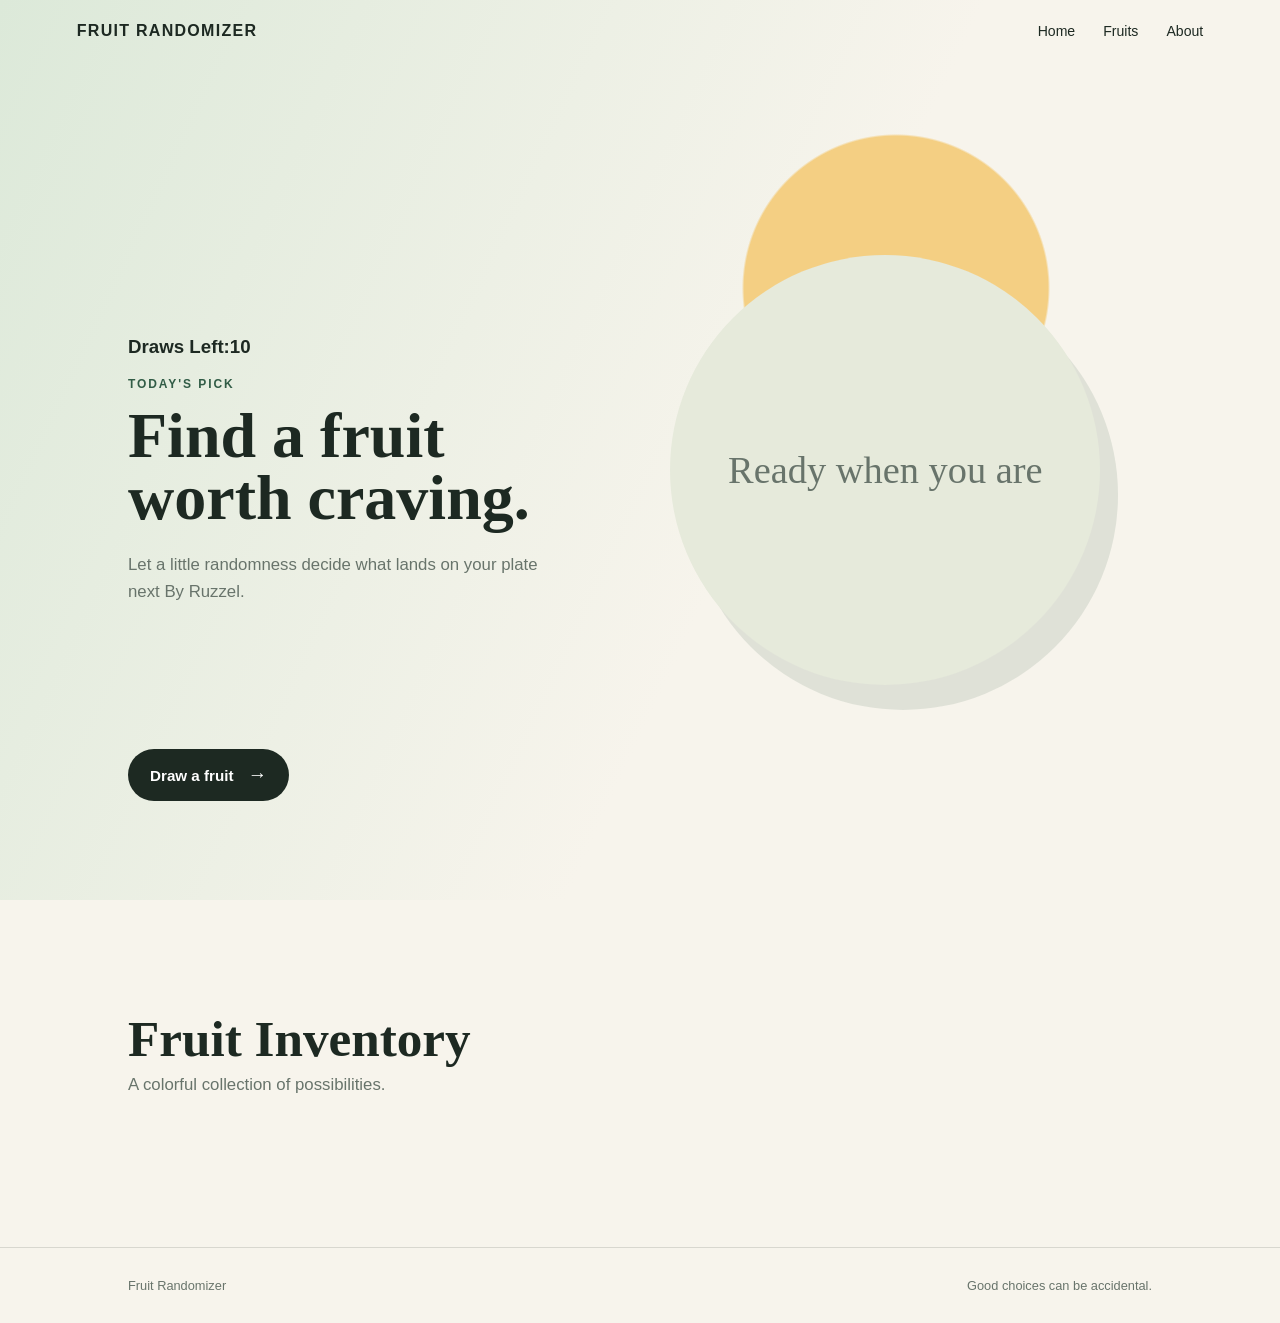
==== index.html @ 3699c85e "Fruit Randomizer Mini-Game" ====
<!DOCTYPE html>
<html lang="en">
<head>
    <meta charset="UTF-8">
    <meta name="viewport" content="width=device-width, initial-scale=1.0">
    <title>Fruit Randomizer</title>
    <link rel="stylesheet" href="style.css">
    
</head>
<body>
    <header>
        <div class="title">
            <h1>Fruit Randomizer</h1>
        </div> 
        <nav>
            <ul>
                <li><a href="index.html">Home</a></li>
                <li><a href="list.html">Fruits</a></li>
                <li><a href="about.html">About</a></li>
            </ul>
         </nav>
    </header>
    <main>
        <section class="fruit-draw-section">
            
            <div class="draw-copy">
                <h3 class="draws-let" id="draws-left"><!--this header indicates hot much draws he still got--></h3>
                <p class="eyebrow">Today's pick</p>
                <h2>Find a fruit worth craving.</h2>
                <p>Let a little randomness decide what lands on your plate next By Ruzzel.</p>
            </div>
            <div class="image" >
                <span class="fruit-placeholder" id="fruitimage">Ready when you are</span>
            </div>
            <button  id="drawbtn" type="button">Draw a fruit <span aria-hidden="true">&#8594;</span></button>
        </section>
        <section class="fruit-inventory-section" id="inventory">
            <h2>Fruit Inventory</h2>
            <p class="section-intro">A colorful collection of possibilities.</p>
            <div class="Fruits">
                <div class="fruit-container" id="fruit-container">
                    
                </div>
            </div>
        </section>
    </main>
    <footer>
        <span>Fruit Randomizer</span>
        <span>Good choices can be accidental.</span>
    </footer>
    <script src="script.js" type="module"></script>
</body>
</html>
---- style.css ----
:root {
	--ink: #1d2922;
	--muted: #68746b;
	--paper: #f7f4ec;
	--leaf: #315c46;
	--line: rgba(29, 41, 34, 0.14);
	--display-font: Georgia, "Times New Roman", serif;
	--body-font: "Trebuchet MS", Arial, sans-serif;
}

* {
	box-sizing: border-box;
}

body {
	background: var(--paper);
	color: var(--ink);
	font-family: var(--body-font);
	margin: 0;
}

header {
	align-items: center;
	display: flex;
	justify-content: space-between;
	left: 0;
	padding: 22px 6vw;
	position: fixed;
	right: 0;
	top: 0;
	z-index: 2;
}

.title h1 {
	font-size: 1rem;
	letter-spacing: 0.08em;
	margin: 0;
	text-transform: uppercase;
}

nav ul {
	display: flex;
	gap: 28px;
	list-style: none;
	margin: 0;
	padding: 0;
}

nav a {
	color: var(--ink);
	font-size: 0.88rem;
	text-decoration: none;
}

nav a:hover {
	color: var(--leaf);
}

.fruit-draw-section {
	align-items: center;
	background: radial-gradient(circle at 70% 32%, #f4cf83 0, #f4cf83 14%, transparent 14.2%), linear-gradient(115deg, #dce9d9, #f7f4ec 58%);
	display: grid;
	gap: 5vw;
	grid-template-columns: minmax(240px, 0.8fr) minmax(300px, 1fr);
	min-height: 100vh;
	padding: 130px 10vw 90px;
	position: relative;
}

.draw-copy {
	max-width: 440px;
}

.eyebrow {
	color: var(--leaf);
	font-size: 0.75rem;
	font-weight: 700;
	letter-spacing: 0.16em;
	text-transform: uppercase;
}

h2 {
	font-family: var(--display-font);
	font-size: clamp(2.5rem, 5vw, 5rem);
	line-height: 0.98;
	margin: 14px 0 22px;
}

.draw-copy > p:last-child,
.section-intro {
	color: var(--muted);
	font-size: 1.05rem;
	line-height: 1.6;
}

.image {
	align-items: center;
	background: #e6eadb;
	border-radius: 50%;
	box-shadow: 18px 25px 0 rgba(49, 92, 70, 0.12);
	display: flex;
	flex-direction: column;
	height: min(34vw, 430px);
	justify-content: center;
	justify-self: center;
	min-height: 280px;
	min-width: 280px;
	transition: background 0.35s ease, transform 0.35s ease, box-shadow 0.35s ease;
	width: min(34vw, 430px);
}

.image:hover {
	box-shadow: 24px 32px 0 rgba(49, 92, 70, 0.18);
	transform: rotate(-3deg) scale(1.03);
}

.fruit-placeholder {
	color: var(--muted);
	font-family: var(--display-font);
	font-size: clamp(1.5rem, 3vw, 2.5rem);
}

button {
	background: var(--ink);
	border: 0;
	border-radius: 99px;
	bottom: 11vh;
	color: white;
	cursor: pointer;
	font: 700 0.95rem var(--body-font);
	left: 10vw;
	padding: 15px 22px;
	position: absolute;
	transition: background 0.2s ease, transform 0.2s ease;
}

button:hover {
	background: var(--leaf);
	transform: translateY(-3px);
}

button span {
	font-size: 1.2rem;
	margin-left: 10px;
}

.fruit-inventory-section {
	padding: 100px 10vw;
}

.fruit-inventory-section h2 {
	font-size: clamp(2.4rem, 4vw, 4rem);
	margin-bottom: 8px;
}

.section-intro {
	margin-top: 0;
}

#fruit-list {
	display: grid;
	gap: 24px;
	grid-template-columns: repeat(5, minmax(0, 1fr));
	margin: 0;
	padding: 140px 10vw 80px;
}

.Fruits {
	display: block;
	margin-top: 48px;
	min-width: 0;
	width: 100%;
}

.fruit-container {
	display: grid;
	gap: 24px;
	grid-template-columns: repeat(5, minmax(0, 1fr));
	min-width: 0;
	width: 100%;
}

.fruit-card {
	background: #fffdf7;
	border: none;
	border-radius: 18px;
	box-shadow: 0 12px 28px rgba(29, 41, 34, 0.14);
	display: grid;
	gap: 6px;
	grid-template-columns: 1fr;
	min-width: 0;
	padding: 18px 16px;
	transition: transform 0.2s ease;
	width: 100%;
}

.fruit-card:hover {
	transform: translateY(-5px);
}

.fruit-card img {
	background: #f5e4d4;
	border-radius: 12px;
	display: block;
	aspect-ratio: 1;
	height: auto;
	margin-bottom: 8px;
	max-height: 150px;
	max-width: 100%;
	object-fit: contain;
	padding: 10px;
	position: static;
	width: 100%;
}

.fruit-card h3,
.fruit-card h4 {
	overflow-wrap: anywhere;
	margin: 0;
}

.fruitname {
	font-family: var(--display-font);
	font-size: 1.35rem;
	line-height: 1.1;
}

.fruitrarity,
.fruitchance,
.qty {
	color: var(--muted);
	font-size: 0.78rem;
	font-weight: 400;
}

.fruitrarity {
	color: var(--leaf);
	font-weight: 700;
}

footer {
	border-top: 1px solid var(--line);
	color: var(--muted);
	display: flex;
	font-size: 0.8rem;
	justify-content: space-between;
	padding: 30px 10vw;
}

@media (max-width: 700px) {
	header {
		padding: 18px 6vw;
	}

	nav ul {
		gap: 13px;
	}

	.fruit-draw-section {
		gap: 40px;
		grid-template-columns: 1fr;
		padding: 120px 8vw 140px;
		text-align: center;
	}

	.draw-copy {
		margin: auto;
	}

	.image {
		height: 280px;
		width: 280px;
	}

	button {
		bottom: 55px;
		left: 50%;
		transform: translateX(-50%);
		white-space: nowrap;
	}

	button:hover {
		transform: translateX(-50%) translateY(-3px);
	}

	.fruit-inventory-section {
		padding: 75px 8vw;
	}

	.Fruits {
		margin-top: 30px;
	}

	.fruit-container {
		grid-template-columns: repeat(2, minmax(0, 1fr));
	}

	#fruit-list {
		grid-template-columns: repeat(2, minmax(0, 1fr));
		padding: 120px 8vw 60px;
	}

	footer {
		gap: 10px;
		padding: 25px 8vw;
	}
}

@media (min-width: 701px) and (max-width: 1100px) {
	.fruit-container {
		grid-template-columns: repeat(3, minmax(0, 1fr));
	}
}

@media (max-width: 480px) {
	.fruit-container {
		grid-template-columns: 1fr;
	}
}

.Common {
    color:gray;
}

.Uncommon {
    color:green;
}

.Rare {
    color:lightskyblue;
}

.Epic {
    color: purple;
}

.Legendary {
    color: gold;
}
.Mythical {
    color:red;
}

.about-page {
	min-height: 100vh;
}

.about-main {
	padding: 150px 10vw 80px;
}

.about-hero {
	background: linear-gradient(135deg, #dce9d9, #f4cf83);
	border-radius: 28px;
	box-shadow: 0 16px 32px rgba(29, 41, 34, 0.1);
	padding: clamp(32px, 7vw, 90px);
}

.about-hero h2 {
	max-width: 700px;
}

.about-hero p {
	color: var(--muted);
	font-size: 1.1rem;
	line-height: 1.7;
	max-width: 650px;
}

.about-grid {
	display: grid;
	gap: 24px;
	grid-template-columns: repeat(3, minmax(0, 1fr));
	margin-top: 32px;
}

.about-card {
	background: #fffdf7;
	border-radius: 18px;
	box-shadow: 0 10px 24px rgba(29, 41, 34, 0.08);
	padding: 28px;
}

.about-card h3 {
	font-family: var(--display-font);
	font-size: 1.4rem;
	margin: 0 0 12px;
}

.about-card p {
	color: var(--muted);
	line-height: 1.6;
	margin: 0;
}

@media (max-width: 700px) {
	.about-main {
		padding: 120px 8vw 60px;
	}

	.about-grid {
		grid-template-columns: 1fr;
	}
}
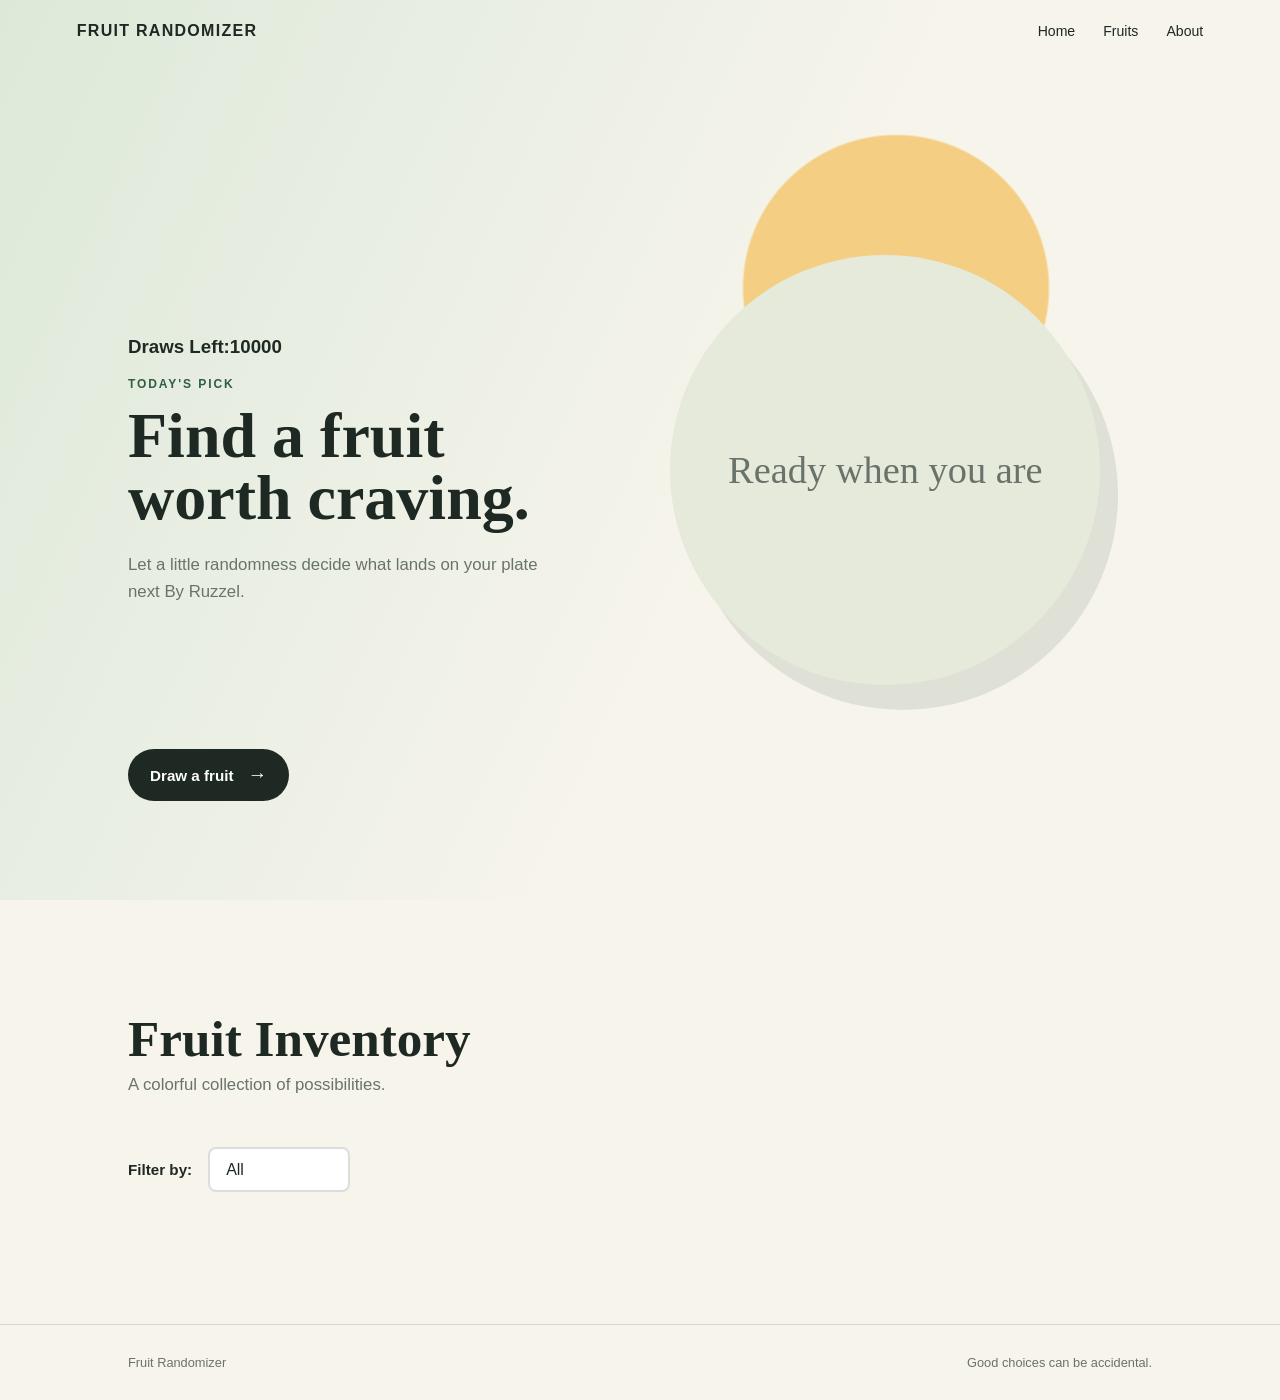
==== commit 32b134c8: "filter feature" ====
--- a/index.html
+++ b/index.html
@@ -21,6 +21,18 @@
          </nav>
     </header>
     <main>
+        <div class="modal-overlay" id="fruit-modal">
+            <div class="modal-content">
+                
+                <div class="modal-body">
+                    <h1>Congratulations!</h1>
+                    <p class="modal-message">You won a <span class="modal-rarity">Mythical</span> fruit!</p>
+                    <div class="modal-image" id="modal-fruit-image"></div>
+                    <p class="modal-description" id="modal-fruit-description"></p>
+                    <button class="modal-action"  id="modal-continue">Continue</button>
+                </div>
+            </div>
+        </div>
         <section class="fruit-draw-section">
             
             <div class="draw-copy">
@@ -38,12 +50,19 @@
             <h2>Fruit Inventory</h2>
             <p class="section-intro">A colorful collection of possibilities.</p>
             <div class="Fruits">
+                <div class="filter" id="filter">
+                    <label for="dp-filter" class="filter-label">Filter by:</label>
+                    <select id="dp-filter">
+                        
+                    </select>
+                </div>
                 <div class="fruit-container" id="fruit-container">
                     
                 </div>
             </div>
         </section>
     </main>
+    
     <footer>
         <span>Fruit Randomizer</span>
         <span>Good choices can be accidental.</span>
--- a/style.css
+++ b/style.css
@@ -163,6 +163,48 @@
 	grid-template-columns: repeat(5, minmax(0, 1fr));
 	margin: 0;
 	padding: 140px 10vw 80px;
+}
+
+.filter {
+	display: flex;
+	align-items: center;
+	gap: 1rem;
+	margin-bottom: 2rem;
+}
+
+.filter-label {
+	font-weight: 600;
+	color: var(--ink);
+	font-size: 0.95rem;
+}
+
+#dp-filter {
+	padding: 0.75rem 1rem;
+	border: 2px solid #ddd;
+	border-radius: 8px;
+	font-size: 1rem;
+	font-family: inherit;
+	background-color: #ffffff;
+	color: var(--ink);
+	cursor: pointer;
+	transition: all 0.3s ease;
+	appearance: none;
+	background-image: url("data:image/svg+xml;charset=UTF-8,%3csvg xmlns='http://www.w3.org/2000/svg' viewBox='0 0 24 24' fill='none' stroke='currentColor' stroke-width='2'%3e%3cpolyline points='6 9 12 15 18 9'%3e%3c/polyline%3e%3c/csvg%3e");
+	background-repeat: no-repeat;
+	background-position: right 0.75rem center;
+	background-size: 1.2rem;
+	padding-right: 2.5rem;
+}
+
+#dp-filter:hover {
+	border-color: var(--leaf);
+	box-shadow: 0 2px 8px rgba(49, 92, 70, 0.15);
+}
+
+#dp-filter:focus {
+	outline: none;
+	border-color: var(--leaf);
+	box-shadow: 0 0 0 3px rgba(49, 92, 70, 0.2);
 }
 
 .Fruits {
@@ -238,6 +280,136 @@
 	font-weight: 700;
 }
 
+.modal-overlay {
+	display: none;
+	position: fixed;
+	top: 0;
+	left: 0;
+	right: 0;
+	bottom: 0;
+	background: rgba(29, 41, 34, 0.6);
+	align-items: center;
+	justify-content: center;
+	z-index: 9999;
+	animation: fadeIn 0.3s ease;
+}
+
+.modal-overlay.active {
+	display: flex;
+}
+
+@keyframes fadeIn {
+	from {
+		opacity: 0;
+	}
+	to {
+		opacity: 1;
+	}
+}
+
+.modal-content {
+	background: var(--paper);
+	border-radius: 16px;
+	box-shadow: 0 20px 60px rgba(29, 41, 34, 0.25);
+	position: relative;
+	max-width: 500px;
+	width: 90%;
+	padding: 40px 30px;
+	text-align: center;
+	animation: slideUp 0.3s ease;
+	margin: auto;
+}
+
+@keyframes slideUp {
+	from {
+		transform: translateY(30px);
+		opacity: 0;
+	}
+	to {
+		transform: translateY(0);
+		opacity: 1;
+	}
+}
+
+.modal-close {
+	position: absolute;
+	top: 16px;
+	right: 16px;
+	background: transparent;
+	border: none;
+	font-size: 28px;
+	cursor: pointer;
+	color: var(--ink);
+	width: 40px;
+	height: 40px;
+	display: flex;
+	align-items: center;
+	justify-content: center;
+	border-radius: 50%;
+	transition: background 0.2s ease;
+}
+
+.modal-close:hover {
+	background: rgba(49, 92, 70, 0.1);
+}
+
+.modal-body h1 {
+	font-family: var(--display-font);
+	font-size: 2.5rem;
+	margin: 0 0 16px;
+	color: var(--ink);
+}
+
+.modal-message {
+	font-size: 1.2rem;
+	color: var(--muted);
+	margin: 0 0 24px;
+}
+
+.modal-rarity {
+	color: var(--leaf);
+	font-weight: 700;
+}
+
+.modal-image {
+	height: 200px;
+	margin: 24px 0;
+	display: flex;
+	align-items: center;
+	justify-content: center;
+	background: #e6eadb;
+	border-radius: 12px;
+}
+
+.modal-image img {
+	max-width: 90%;
+	max-height: 100%;
+	object-fit: contain;
+}
+
+.modal-description {
+	font-size: 0.95rem;
+	color: var(--muted);
+	line-height: 1.6;
+	margin: 0 0 28px;
+}
+
+.modal-action {
+	background: var(--leaf);
+	border: none;
+	border-radius: 99px;
+	color: white;
+	cursor: pointer;
+	font: 700 1rem var(--body-font);
+	padding: 12px 32px;
+	transition: background 0.2s ease, transform 0.2s ease;
+}
+
+.modal-action:hover {
+	background: #2a4d3a;
+	transform: translateY(-2px);
+}
+
 footer {
 	border-top: 1px solid var(--line);
 	color: var(--muted);
